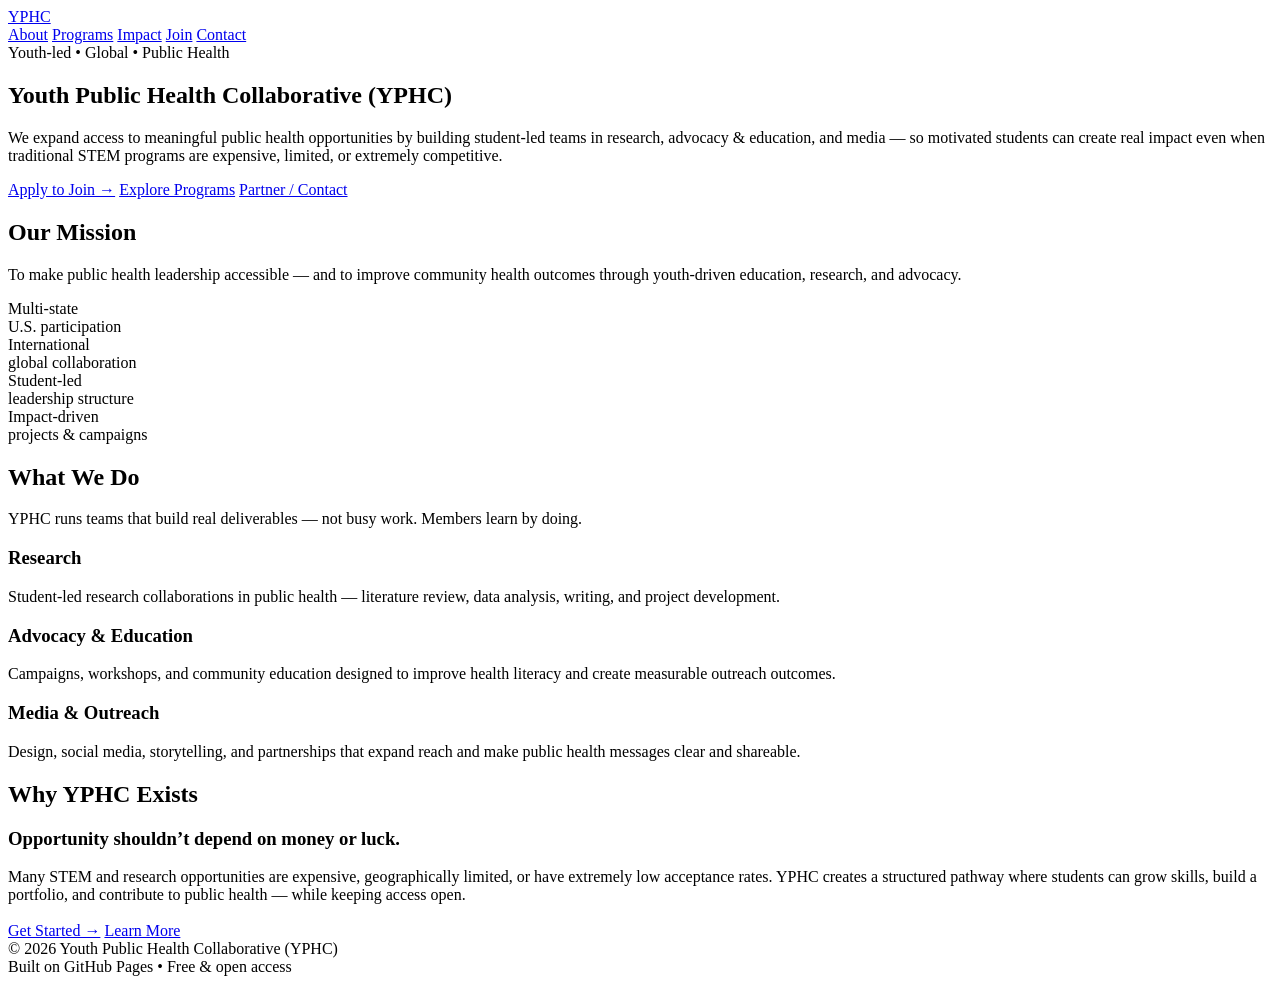
==== index.html @ 008f5737 "Update and rename about.md to index.html" ====
<!doctype html>
<html lang="en">
<head>
  <meta charset="utf-8" />
  <meta name="viewport" content="width=device-width, initial-scale=1" />
  <title>YPHC — Youth Public Health Collaborative</title>
  <meta name="description" content="Youth-led public health education, research, and advocacy." />
  <link rel="stylesheet" href="styles.css" />
</head>
<body>


<header class="header">
  <div class="container">
    <nav class="nav">
      <a class="brand" href="index.html">
        <!-- Optional logo: put a file at assets/img/logo.png -->
        <img src="assets/img/logo.png" alt="YPHC Logo" onerror="this.style.display='none'">
        <span>YPHC</span>
      </a>
      <div class="links">
        <a href="about.html">About</a>
        <a href="programs.html">Programs</a>
        <a href="impact.html">Impact</a>
        <a href="join.html">Join</a>
        <a href="contact.html">Contact</a>
      </div>
    </nav>
  </div>
</header>


<main>
  <section class="hero">
    <div class="container">
      <div class="hero-box">
        <span class="kicker">Youth-led • Global • Public Health</span>
        <h1>Youth Public Health Collaborative (YPHC)</h1>
        <p class="lead">
          We expand access to meaningful public health opportunities by building student-led teams in
          research, advocacy & education, and media — so motivated students can create real impact even when
          traditional STEM programs are expensive, limited, or extremely competitive.
        </p>


        <div class="btn-row">
          <a class="btn btn-primary" href="join.html">Apply to Join →</a>
          <a class="btn btn-ghost" href="programs.html">Explore Programs</a>
          <a class="btn btn-ghost" href="contact.html">Partner / Contact</a>
        </div>
      </div>
    </div>
  </section>


  <section class="section">
    <div class="container">
      <h2 class="section-title">Our Mission</h2>
      <p class="section-subtitle">
        To make public health leadership accessible — and to improve community health outcomes through youth-driven
        education, research, and advocacy.
      </p>
    </div>
  </section>


  <section class="section">
    <div class="container">
      <div class="stats">
        <div class="stat">
          <div class="big">Multi-state</div>
          <div class="label">U.S. participation</div>
        </div>
        <div class="stat">
          <div class="big">International</div>
          <div class="label">global collaboration</div>
        </div>
        <div class="stat">
          <div class="big">Student-led</div>
          <div class="label">leadership structure</div>
        </div>
        <div class="stat">
          <div class="big">Impact-driven</div>
          <div class="label">projects & campaigns</div>
        </div>
      </div>
    </div>
  </section>


  <section class="section">
    <div class="container">
      <h2 class="section-title">What We Do</h2>
      <p class="section-subtitle">
        YPHC runs teams that build real deliverables — not busy work. Members learn by doing.
      </p>


      <div class="grid grid-3">
        <div class="card">
          <h3>Research</h3>
          <p>Student-led research collaborations in public health — literature review, data analysis, writing, and project development.</p>
        </div>
        <div class="card">
          <h3>Advocacy & Education</h3>
          <p>Campaigns, workshops, and community education designed to improve health literacy and create measurable outreach outcomes.</p>
        </div>
        <div class="card">
          <h3>Media & Outreach</h3>
          <p>Design, social media, storytelling, and partnerships that expand reach and make public health messages clear and shareable.</p>
        </div>
      </div>
    </div>
  </section>


  <section class="section">
    <div class="container">
      <h2 class="section-title">Why YPHC Exists</h2>
      <div class="grid">
        <div class="card">
          <h3>Opportunity shouldn’t depend on money or luck.</h3>
          <p>
            Many STEM and research opportunities are expensive, geographically limited, or have extremely low acceptance rates.
            YPHC creates a structured pathway where students can grow skills, build a portfolio, and contribute to public health —
            while keeping access open.
          </p>
        </div>
      </div>


      <div class="btn-row" style="margin-top:18px;">
        <a class="btn btn-primary" href="join.html">Get Started →</a>
        <a class="btn btn-ghost" href="about.html">Learn More</a>
      </div>
    </div>
  </section>
</main>


<footer class="footer">
  <div class="container">
    <div>© <span id="y"></span> Youth Public Health Collaborative (YPHC)</div>
    <div class="mini">Built on GitHub Pages • Free & open access</div>
  </div>
</footer>


<script>
  document.getElementById("y").textContent = new Date().getFullYear();
</script>


</body>
</html>
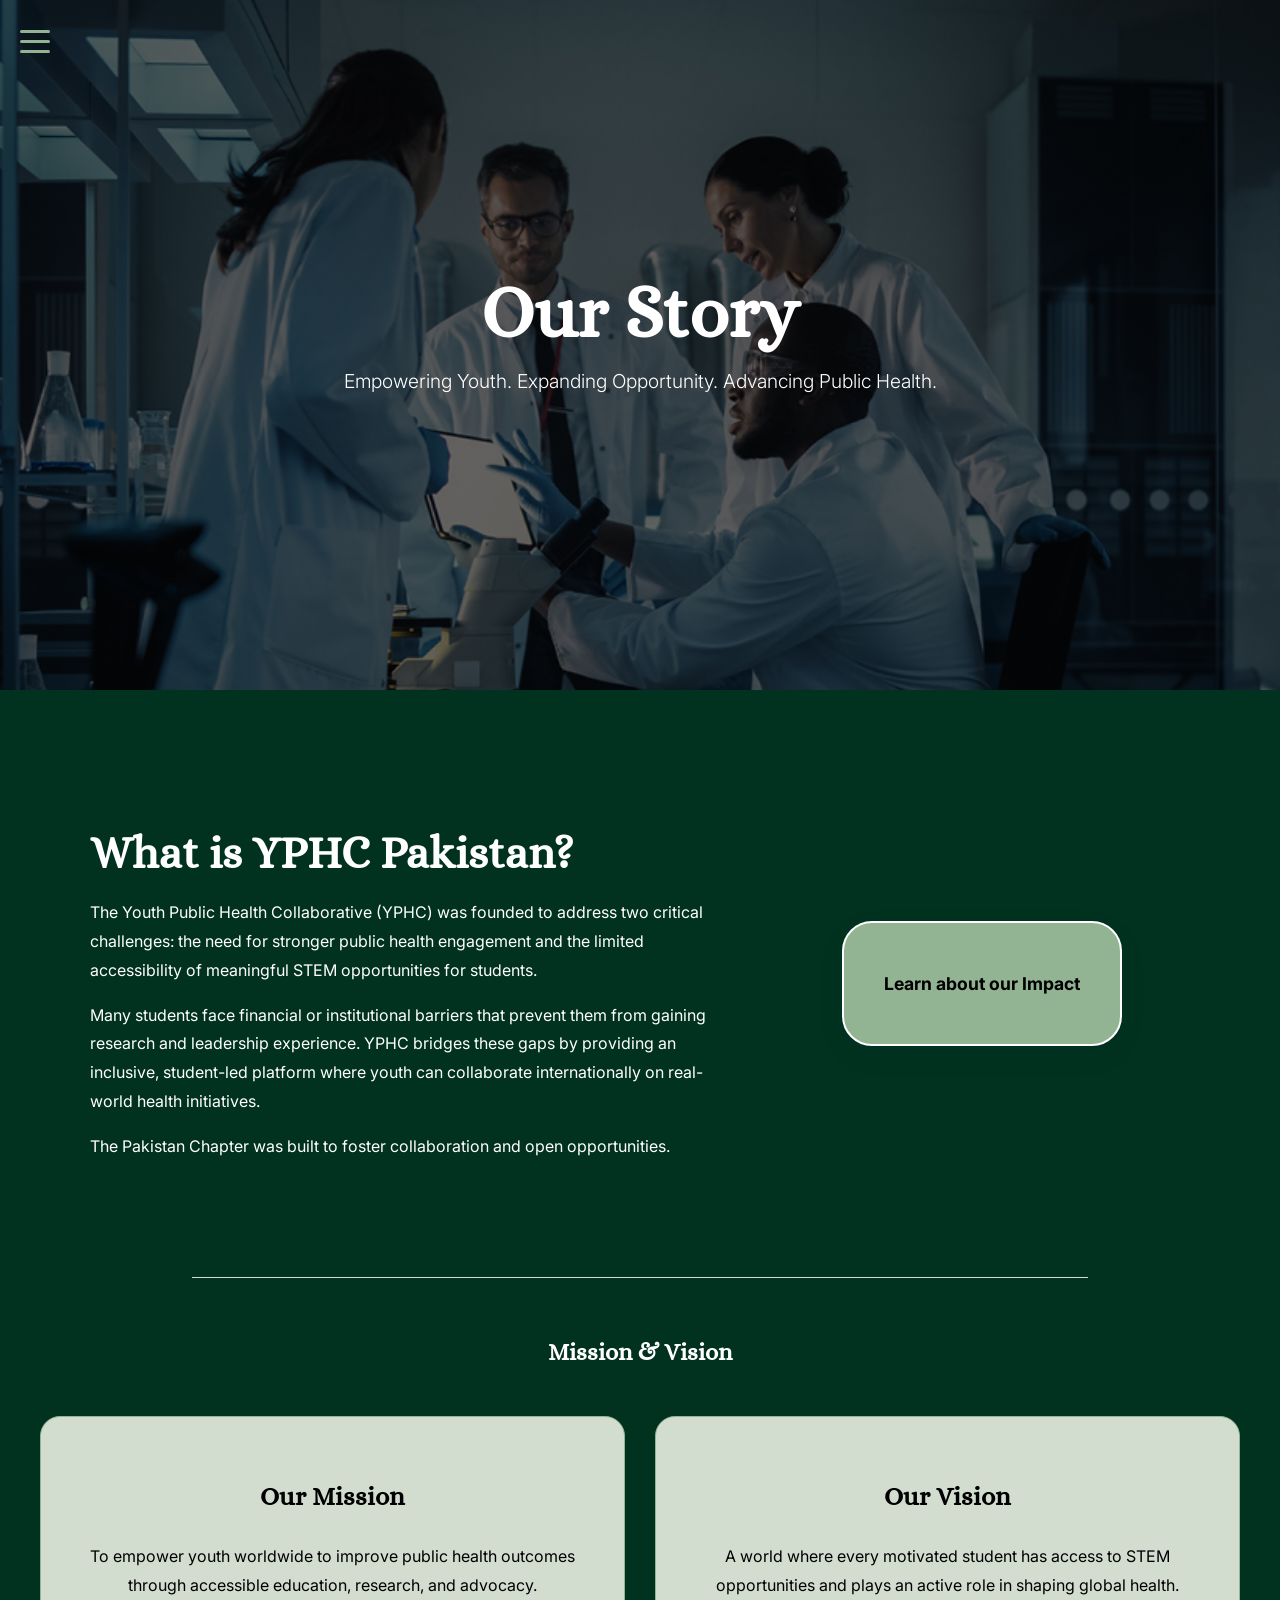
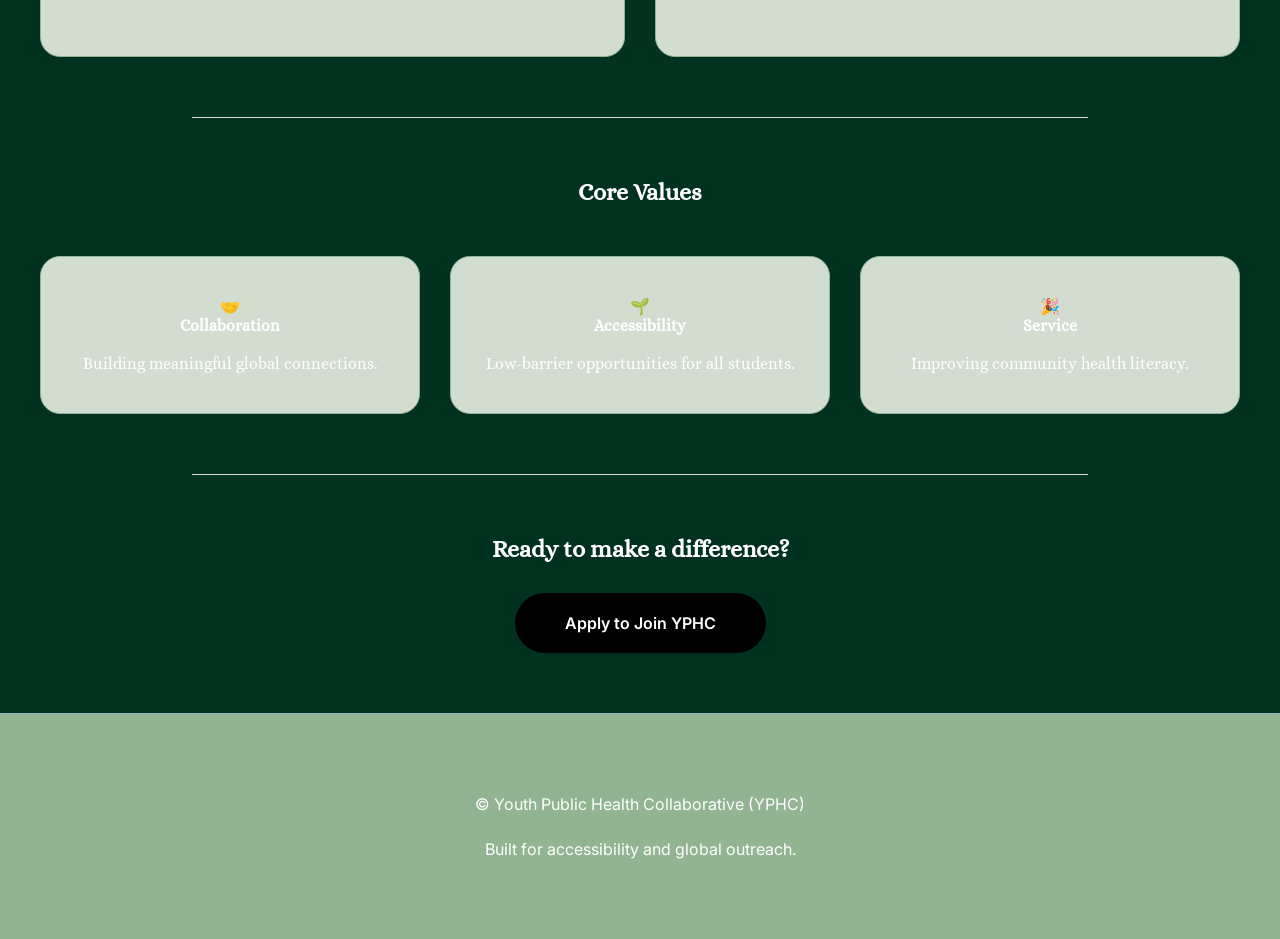
==== commit 46246c91: "changed to index" ====
--- a/index.html
+++ b/index.html
@@ -1,156 +1,112 @@
-<!doctype html>
+<!DOCTYPE html>
 <html lang="en">
 <head>
-  <meta charset="utf-8" />
-  <meta name="viewport" content="width=device-width, initial-scale=1" />
-  <title>YPHC — Youth Public Health Collaborative</title>
-  <meta name="description" content="Youth-led public health education, research, and advocacy." />
-  <link rel="stylesheet" href="styles.css" />
+    <meta charset="UTF-8">
+    <meta name="viewport" content="width=device-width, initial-scale=1.0">
+    <link rel="icon" type="image/jpg" href="yphclogo.jpg">    
+    <title>About Us | YPHC Pakistan</title>
+    <link rel="preconnect" href="https://fonts.googleapis.com">
+    <link rel="preconnect" href="https://fonts.gstatic.com" crossorigin>
+    <link href="https://fonts.googleapis.com/css2?family=Alice&family=Inter:wght@300;400;600;700&display=swap" rel="stylesheet">
+    <link rel="stylesheet" href="navigation.css">
+    <link rel="stylesheet" href="about.css">
+    <link rel="stylesheet" href="footer.css">
 </head>
 <body>
 
+    <div class="navigation-menu">
+        <input class="button" type="checkbox" id="menu-toggle">
+        <label for="menu-toggle">
+            <div class="navigation">
+                <div class="line1 b"></div>
+                <div class="line2 b"></div>
+                <div class="line3 b"></div>
+            </div>
+        </label>
+        <div class="menu">
+            <div class="items">
+                <ul>
+                    <li class="item"><a href="home.html">Home</a></li>
+                    <li class="item"><a href="index.html">About</a></li>
+                    <li class="item"><a href="impact.html">Our Impact</a></li>
+                    <li class="item"><a href="programs.html">Programs</a></li>
+                    <li class="item"><a href="research.html">Research</a></li>
+                    <li class="item"><a href="join.html">Join Us</a></li>
+                    <li class="item"><a href="contact.html">Contact Us</a></li>
+                    <li class="item"><a href="https://youthpublichealthcollaborative.vercel.app/index.html">YPHC Main</a></li>
+                </ul>
+            </div>
+        </div>
+    </div>
 
-<header class="header">
-  <div class="container">
-    <nav class="nav">
-      <a class="brand" href="index.html">
-        <!-- Optional logo: put a file at assets/img/logo.png -->
-        <img src="assets/img/logo.png" alt="YPHC Logo" onerror="this.style.display='none'">
-        <span>YPHC</span>
-      </a>
-      <div class="links">
-        <a href="about.html">About</a>
-        <a href="programs.html">Programs</a>
-        <a href="impact.html">Impact</a>
-        <a href="join.html">Join</a>
-        <a href="contact.html">Contact</a>
-      </div>
-    </nav>
-  </div>
-</header>
+    <section class="hero">
+        <div class="hero-text">
+            <h1>Our Story</h1>
+            <p>Empowering Youth. Expanding Opportunity. Advancing Public Health.</p>
+        </div>
+    </section>
 
+    <section class="about-container">
+        <div class="about-text">
+            <h1>What is YPHC Pakistan?</h1>
+            <p>
+                The Youth Public Health Collaborative (YPHC) was founded to address two critical challenges: the need for stronger public health engagement and the limited accessibility of meaningful STEM opportunities for students.
+            </p>
+            <p>
+                Many students face financial or institutional barriers that prevent them from gaining research and leadership experience. YPHC bridges these gaps by providing an inclusive, student-led platform where youth can collaborate internationally on real-world health initiatives.
+            </p>
 
-<main>
-  <section class="hero">
-    <div class="container">
-      <div class="hero-box">
-        <span class="kicker">Youth-led • Global • Public Health</span>
-        <h1>Youth Public Health Collaborative (YPHC)</h1>
-        <p class="lead">
-          We expand access to meaningful public health opportunities by building student-led teams in
-          research, advocacy & education, and media — so motivated students can create real impact even when
-          traditional STEM programs are expensive, limited, or extremely competitive.
-        </p>
+            <p>
+                The Pakistan Chapter was built to foster collaboration and open opportunities.
+            </p>
+        </div>
+        <div class="about-button">
+            <a href="impact.html" class="about-btn">Learn about our Impact</a>
+        </div>
+    </section>
 
+    <hr class="hr">
 
-        <div class="btn-row">
-          <a class="btn btn-primary" href="join.html">Apply to Join →</a>
-          <a class="btn btn-ghost" href="programs.html">Explore Programs</a>
-          <a class="btn btn-ghost" href="contact.html">Partner / Contact</a>
+    <section class="mission">
+        <h1>Mission & Vision</h1>
+        <div class="mission-points">
+            <div class="point">
+                <h3>Our Mission</h3>
+                <p>To empower youth worldwide to improve public health outcomes through accessible education, research, and advocacy.</p>
+            </div>
+            <div class="point">
+                <h3>Our Vision</h3>
+                <p>A world where every motivated student has access to STEM opportunities and plays an active role in shaping global health.</p>
+            </div>
         </div>
-      </div>
+    </section>
+
+    <hr class="hr">
+
+    <section class="values">
+        <h1 style="text-align: center;">Core Values</h1>
+        <div class="mission-points">
+            <div class="point">🤝 <strong>Collaboration</strong><br>Building meaningful global connections.</div>
+            <div class="point">🌱 <strong>Accessibility</strong><br>Low-barrier opportunities for all students.</div>
+            <div class="point">🎉 <strong>Service</strong><br>Improving community health literacy.</div>
+        </div>
+    </section>
+
+    <hr class="hr">
+
+    <section style="text-align: center; padding-bottom: 60px;">
+        <h2>Ready to make a difference?</h2>
+        <div style="margin-top: 30px;">
+            <a class="directory-btn" href="join.html" style="display: inline-block;">Apply to Join YPHC</a>
+        </div>
+    </section>
+
+    <footer class="footer">
+    <div class="footer-content">
+      <p>© <span id="y"></span> Youth Public Health Collaborative (YPHC)</p>
+      <p class="mini">Built for accessibility and global outreach.</p>
     </div>
-  </section>
-
-
-  <section class="section">
-    <div class="container">
-      <h2 class="section-title">Our Mission</h2>
-      <p class="section-subtitle">
-        To make public health leadership accessible — and to improve community health outcomes through youth-driven
-        education, research, and advocacy.
-      </p>
-    </div>
-  </section>
-
-
-  <section class="section">
-    <div class="container">
-      <div class="stats">
-        <div class="stat">
-          <div class="big">Multi-state</div>
-          <div class="label">U.S. participation</div>
-        </div>
-        <div class="stat">
-          <div class="big">International</div>
-          <div class="label">global collaboration</div>
-        </div>
-        <div class="stat">
-          <div class="big">Student-led</div>
-          <div class="label">leadership structure</div>
-        </div>
-        <div class="stat">
-          <div class="big">Impact-driven</div>
-          <div class="label">projects & campaigns</div>
-        </div>
-      </div>
-    </div>
-  </section>
-
-
-  <section class="section">
-    <div class="container">
-      <h2 class="section-title">What We Do</h2>
-      <p class="section-subtitle">
-        YPHC runs teams that build real deliverables — not busy work. Members learn by doing.
-      </p>
-
-
-      <div class="grid grid-3">
-        <div class="card">
-          <h3>Research</h3>
-          <p>Student-led research collaborations in public health — literature review, data analysis, writing, and project development.</p>
-        </div>
-        <div class="card">
-          <h3>Advocacy & Education</h3>
-          <p>Campaigns, workshops, and community education designed to improve health literacy and create measurable outreach outcomes.</p>
-        </div>
-        <div class="card">
-          <h3>Media & Outreach</h3>
-          <p>Design, social media, storytelling, and partnerships that expand reach and make public health messages clear and shareable.</p>
-        </div>
-      </div>
-    </div>
-  </section>
-
-
-  <section class="section">
-    <div class="container">
-      <h2 class="section-title">Why YPHC Exists</h2>
-      <div class="grid">
-        <div class="card">
-          <h3>Opportunity shouldn’t depend on money or luck.</h3>
-          <p>
-            Many STEM and research opportunities are expensive, geographically limited, or have extremely low acceptance rates.
-            YPHC creates a structured pathway where students can grow skills, build a portfolio, and contribute to public health —
-            while keeping access open.
-          </p>
-        </div>
-      </div>
-
-
-      <div class="btn-row" style="margin-top:18px;">
-        <a class="btn btn-primary" href="join.html">Get Started →</a>
-        <a class="btn btn-ghost" href="about.html">Learn More</a>
-      </div>
-    </div>
-  </section>
-</main>
-
-
-<footer class="footer">
-  <div class="container">
-    <div>© <span id="y"></span> Youth Public Health Collaborative (YPHC)</div>
-    <div class="mini">Built on GitHub Pages • Free & open access</div>
-  </div>
-</footer>
-
-
-<script>
-  document.getElementById("y").textContent = new Date().getFullYear();
-</script>
-
+  </footer
 
 </body>
-</html>
-
+</html>
--- a/navigation.css
+++ b/navigation.css
@@ -0,0 +1,179 @@
+/* Container */
+.navigation-menu {
+    font-family: "Alice", serif;
+    position: fixed;
+    top: 0;
+    left: 0;
+    z-index: 2000;
+}
+
+/* Hide Checkbox */
+.button {
+    display: none;
+    visibility: hidden;
+}
+
+/* Burger Icon Box */
+.navigation {
+    position: absolute;
+    margin-left: 20px;
+    top: 20px;
+    height: 40px;
+    width: 40px;
+    z-index: 1015;
+    cursor: pointer;
+}
+
+/* The 3 Lines */
+/* The 3 Lines - Thinner for a sleeker look */
+.navigation .b {
+    position: absolute;
+    height: 3px;         /* Slimmer lines */
+    width: 30px;
+    background-color: #92b492;
+    border-radius: 10px;
+    /* This cubic-bezier makes the animation "pop" smoothly */
+    transition: all 0.5s cubic-bezier(0.68, -0.6, 0.32, 1.6);
+}
+
+.line1 { top: 25%; }
+.line2 { top: 50%; }
+.line3 { top: 75%; }
+
+
+
+/* The Side Menu Drawer */
+.menu {
+    box-sizing: border-box;
+    display: flex;
+    flex-direction: column;
+    align-items: left;
+    background: #92b492;
+    position: fixed;
+    top: 0;
+    left: 0;
+    height: 100vh;
+    width: 350px;
+    border-radius: 0px 0px 20px 0px;
+    z-index: 1014;
+    padding-top: 10px;
+    transform: translateX(-360px); /* Hidden position */
+    transition: transform 0.5s ease;
+}
+
+.nav-title {
+    font-size: 40px;
+    font-weight: bold;
+    color: #013220;
+}
+
+/* List Items */
+ul {
+    list-style-type: none;
+    padding: 0;
+    margin: 0;
+    text-align: left;
+}
+
+.item {
+    margin-bottom: 5px;
+}
+
+/* --- Updated List Items & Links --- */
+ul li a {
+    text-decoration: none;
+    color:  #013220;
+    padding: 12px 50px; /* Uniform padding */
+    display: block;
+    width: 250px; /* Slightly wider for the bar effect */
+    font-family: 'Alice', sans-serif;
+    position: relative;
+    transition: color 0.3s ease; /* Only animate color, no more sliding */
+}
+
+/* The Highlight Bar Effect (Active/Current Page) */
+/* Apply this class in your HTML to the current page's link */
+.item a.active {
+    background-color:  #013220; /* The "Bar" color */
+    color: white; /* Text turns white when highlighted */
+    border-radius: 5px;
+}
+
+/* Hover Effect - Subtle background instead of sliding */
+ul li a:hover {
+    background-color:#7f9f7f; 
+    /* removed the extra padding-left animation */
+}
+
+/* Remove the sliding drawer transition for specific page buttons if desired */
+/* Note: The drawer still slides, but the buttons inside will be instant */
+.items ul li {
+    transition: none !important;
+}
+
+/* Logic for opening the menu */
+.button:checked ~ .menu {
+    transform: translateX(0);
+}
+
+/* Logic for X animation */
+/* Logic for X animation */
+#menu-toggle:checked ~ label .line1 {
+    top: 50%;
+    transform: rotate(135deg); /* 135deg looks more dynamic than 45deg */
+    background-color: #013220;    /* Optional: change color when open */
+}
+
+#menu-toggle:checked ~ label .line2 {
+    opacity: 0;
+    transform: translateX(-20px); /* Slides out to the left while fading */
+}
+
+#menu-toggle:checked ~ label .line3 {
+    top: 50%;
+    transform: rotate(-135deg);
+    background-color: #013220;
+}
+/* The Sliding Drawer */
+.menu {
+    box-sizing: border-box;
+    display: flex;
+    flex-direction: column;
+    align-items: center;
+    background: #92b492;
+    position: fixed; /* Keeps it in place even when scrolling */
+    top: 0;
+    left: 0;
+    
+    /* CHANGE THESE THREE LINES */
+    height: 100vh;        /* This makes it go to the bottom of the screen */
+    width: 350px;
+    border-radius: 0;     /* Removed the rounded corner for a full-panel look */
+    
+    z-index: 1014;
+    padding-top: 70px;   /* Space for the burger icon area */
+    transform: translateX(-360px); 
+    transition: transform 0.5s ease;
+    
+    /* Ensure content stays at the top/center, not at the very bottom */
+    justify-content: flex-start; 
+}
+
+@media (max-width: 768px) {
+    .hero {
+        /* 1. Reduce the height so the image doesn't have to stretch so far */
+        height: 35vh; 
+        padding: 60px 20px;
+        
+        /* 2. Lock the image to the center so the important parts stay visible */
+        background-position: center center;
+        
+        /* 3. Turn off fixed attachment for mobile */
+        /* Parallax (fixed) often causes "super zoom" bugs on iPhones/Androids */
+        background-attachment: scroll; 
+    }
+
+    .hero-text h1 {
+        font-size: 2.2rem; /* Shrink text so it doesn't wrap weirdly */
+    }
+}
--- a/about.css
+++ b/about.css
@@ -0,0 +1,216 @@
+/* General Setup */
+body {
+    margin: 0;
+    font-family: "Alice", serif;
+    background: #013220;
+    color: #ffffff;
+    overflow-x: hidden;
+}
+
+h1, h2, h3 {
+    text-align: center;
+    color: #ffffff;
+}
+
+p {
+    font-family: 'Inter', sans-serif;
+    line-height: 1.8;
+    color: #ffffff;
+}
+
+.hr {
+    border: none;
+    height: 1px; /* Thinner line looks more elegant */
+    background: #d2ddd0;
+    margin: 60px auto;
+    width: 70%;
+}
+
+/* Hero Section */
+.hero {
+    text-align: center;
+    padding: 120px 20px;
+    /* Using your combined gradient + image logic */
+    background: linear-gradient(rgba(0,0,0,0.6), rgba(0,0,0,0.6)), url("about.jpg") no-repeat center center;
+    background-size: cover;
+    background-attachment: fixed; /* Parallax effect */
+    height: 50vh;
+    display: flex;
+    justify-content: center;
+    align-items: center;
+    color: white;
+}
+
+.hero-text h1 {
+    font-size: clamp(2.5rem, 6vw, 4.5rem);
+    color: white;
+    margin: 0;
+    animation: bounceUp 1.2s ease-out;
+}
+
+.hero-text p {
+    font-size: 1.2rem;
+    font-family: 'Inter', sans-serif;
+    font-weight: 300;
+    margin-top: 10px;
+    color: white;
+}
+
+@keyframes bounceUp {
+    0% { opacity: 0; transform: translateY(40px); }
+    100% { opacity: 1; transform: translateY(0); }
+}
+
+/* About Layout */
+.about-container {
+    display: flex;
+    align-items: center;
+    justify-content: space-between;
+    gap: 60px;
+    max-width: 1100px;
+    margin: 100px auto;
+    padding: 0 20px;
+}
+
+.about-text {
+    flex: 1.5;
+}
+
+.about-text h1 {
+    text-align: left;
+    font-size: 2.8rem;
+    margin-bottom: 20px;
+}
+
+.about-button {
+    flex: 1;
+    text-align: center;
+}
+
+.about-btn {
+    display: inline-block;
+    padding: 50px 40px;
+    background: #92b492;
+    color: #000;
+    text-decoration: none;
+    border-radius: 30px;
+    font-family: 'Inter', sans-serif;
+    font-weight: 700;
+    font-size: 1.1rem;
+    border: 2px solid white;
+    transition: all 0.3s ease;
+    box-shadow: 0 10px 30px rgba(0,0,0,0.05);
+}
+
+.about-btn:hover {
+    background: #97b1d3;
+    transform: translateY(-5px);
+    box-shadow: 0 15px 35px rgba(0,0,0,0.1);
+}
+
+/* Mission & Values Grid */
+/* Mission & Values Grid */
+.mission-points {
+    display: flex;
+    justify-content: center;
+    gap: 30px;
+    flex-wrap: wrap;
+    max-width: 1200px;
+    margin: 50px auto;
+    padding: 0 20px;
+}
+
+.point {
+    background: #d2ddd0; 
+    padding: 40px 30px;
+    border-radius: 20px;
+    flex: 1;
+    min-width: 300px;
+    text-align: center;
+    border: 1px solid #92b492;
+    transition: all 0.3s ease;
+    display: flex;
+    flex-direction: column;
+    align-items: center;
+}
+
+/* Specificity: Target the text exactly within the point class */
+.point h3, 
+.point p {
+    color: #000000 !important; /* Forces the text to black */
+}
+
+.point h3 { 
+    margin-bottom: 15px; 
+    font-size: 1.6rem; 
+}
+
+.point:hover {
+    transform: translateY(-10px);
+    box-shadow: 0 20px 40px rgba(0,0,0,0.05);
+}
+/* Call to Action Button */
+.directory-btn {
+    display: inline-block;
+    padding: 20px 50px;
+    background: #000; /* Black button for contrast at the bottom */
+    color: #fff;
+    text-decoration: none;
+    font-family: 'Inter', sans-serif;
+    font-weight: 600;
+    border-radius: 50px;
+    transition: 0.3s;
+}
+
+.directory-btn:hover {
+    background: #333;
+    transform: scale(1.05);
+}
+
+/* --- Responsive Mobile Fixes --- */
+@media (max-width: 768px) {
+    .about-container {
+        flex-direction: column;
+        text-align: center;
+        margin: 60px auto;
+    }
+    .about-text h1 {
+        text-align: center;
+    }
+    .about-btn {
+        padding: 30px 40px;
+    }
+    .hero {
+        height: 40vh;
+    }
+}
+
+@media (max-width: 768px) {
+    .hero {
+        /* 1. Reduce the height so the image doesn't have to stretch so far */
+        height: 35vh; 
+        padding: 60px 20px;
+        
+        /* 2. Lock the image to the center so the important parts stay visible */
+        background-position: center center;
+        
+        /* 3. Turn off fixed attachment for mobile */
+        /* Parallax (fixed) often causes "super zoom" bugs on iPhones/Androids */
+        background-attachment: scroll; 
+    }
+
+    .hero-text h1 {
+        font-size: 2.2rem; /* Shrink text so it doesn't wrap weirdly */
+    }
+}
+
+.footer {
+    background: #92b492;
+    padding: 60px 20px;
+    text-align: center;
+    margin-top: auto;
+    border-top: 1px solid #97b1d3;
+    display: flex;
+    flex-direction: column;
+    align-items: center;
+} 
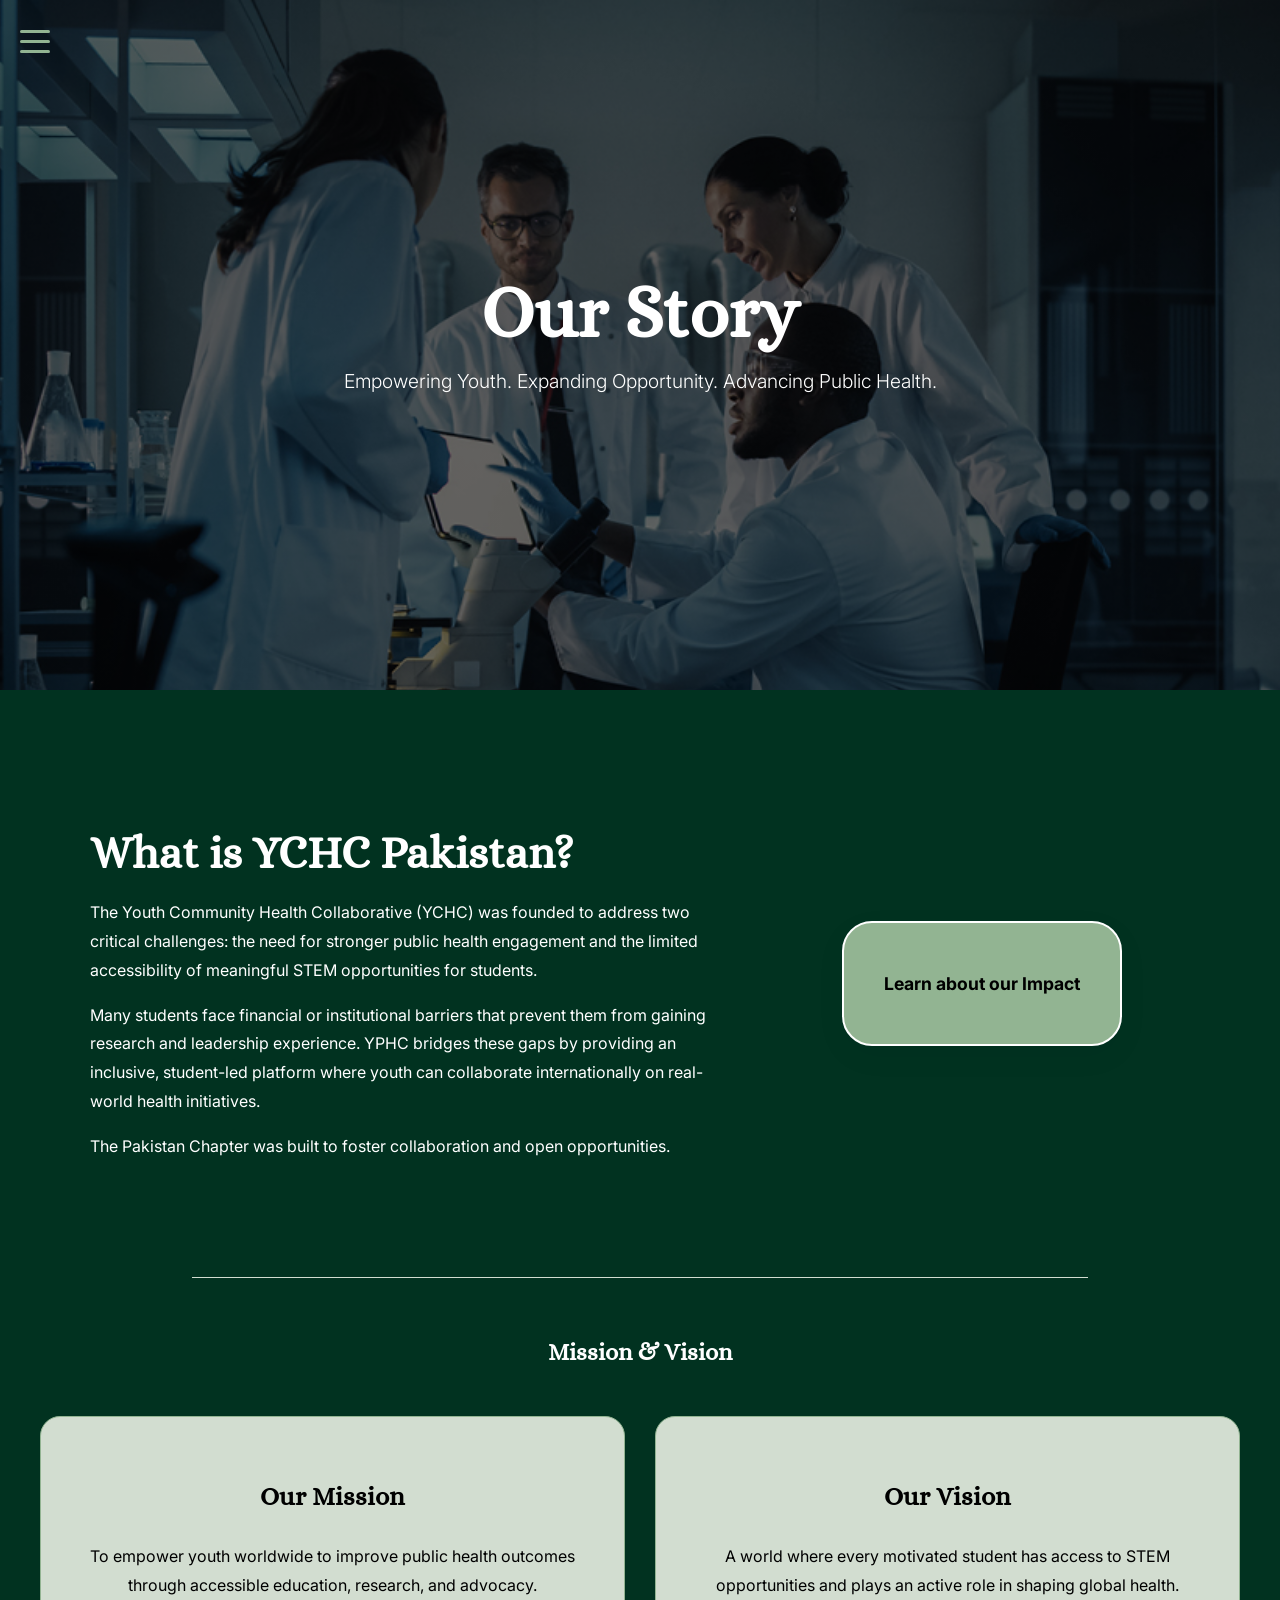
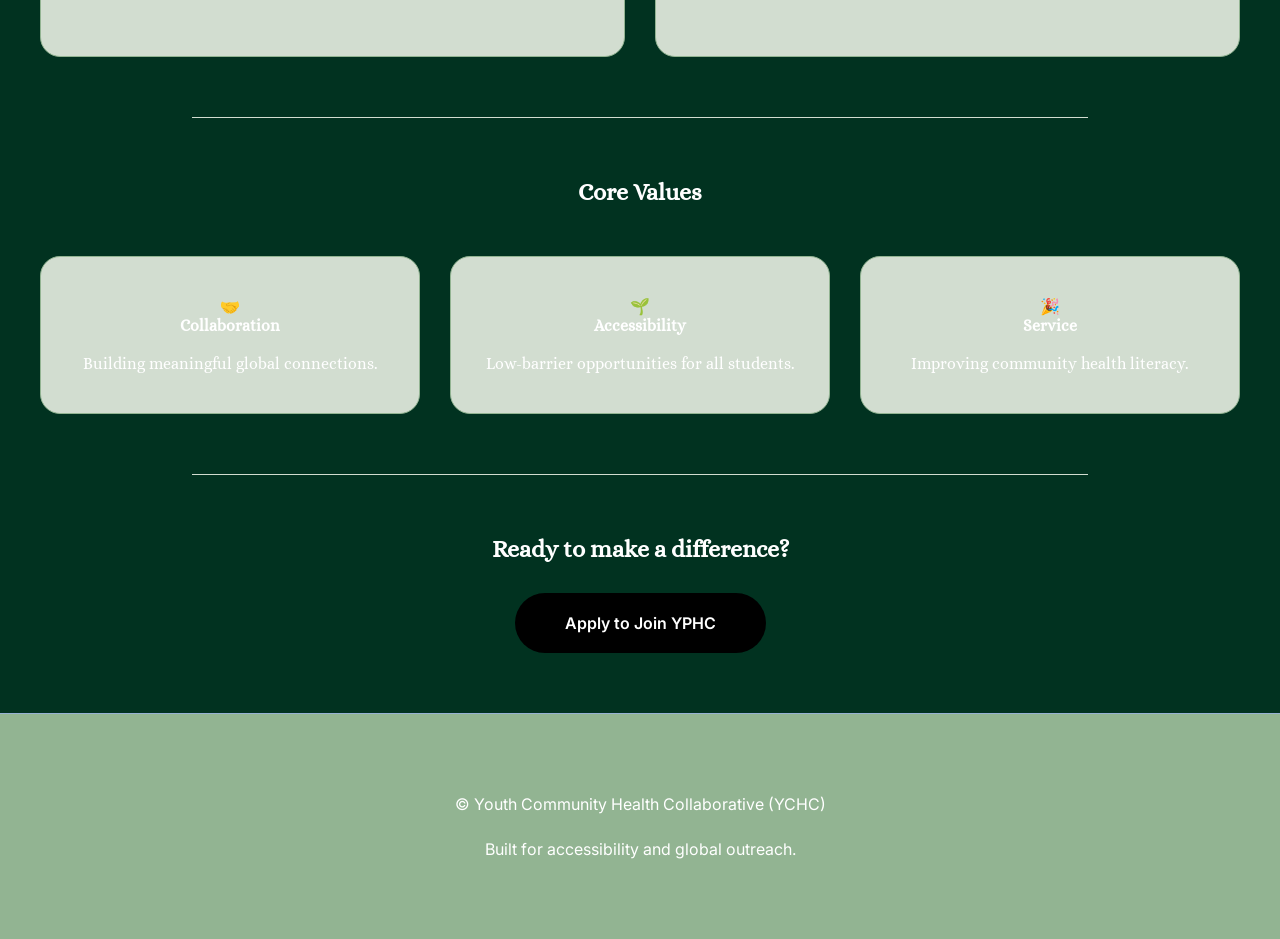
==== commit 177dbe34: "Update YPHC to YCHC in index.html" ====
--- a/index.html
+++ b/index.html
@@ -4,7 +4,7 @@
     <meta charset="UTF-8">
     <meta name="viewport" content="width=device-width, initial-scale=1.0">
     <link rel="icon" type="image/jpg" href="yphclogo.jpg">    
-    <title>About Us | YPHC Pakistan</title>
+    <title>About | YCHC Pakistan</title>
     <link rel="preconnect" href="https://fonts.googleapis.com">
     <link rel="preconnect" href="https://fonts.gstatic.com" crossorigin>
     <link href="https://fonts.googleapis.com/css2?family=Alice&family=Inter:wght@300;400;600;700&display=swap" rel="stylesheet">
@@ -33,7 +33,7 @@
                     <li class="item"><a href="research.html">Research</a></li>
                     <li class="item"><a href="join.html">Join Us</a></li>
                     <li class="item"><a href="contact.html">Contact Us</a></li>
-                    <li class="item"><a href="https://youthpublichealthcollaborative.vercel.app/index.html">YPHC Main</a></li>
+                    <li class="item"><a href="https://youthcommunityhealthcollaborative.vercel.app/index.html">YCHC Main</a></li>
                 </ul>
             </div>
         </div>
@@ -48,9 +48,9 @@
 
     <section class="about-container">
         <div class="about-text">
-            <h1>What is YPHC Pakistan?</h1>
+            <h1>What is YCHC Pakistan?</h1>
             <p>
-                The Youth Public Health Collaborative (YPHC) was founded to address two critical challenges: the need for stronger public health engagement and the limited accessibility of meaningful STEM opportunities for students.
+                The Youth Community Health Collaborative (YCHC) was founded to address two critical challenges: the need for stronger public health engagement and the limited accessibility of meaningful STEM opportunities for students.
             </p>
             <p>
                 Many students face financial or institutional barriers that prevent them from gaining research and leadership experience. YPHC bridges these gaps by providing an inclusive, student-led platform where youth can collaborate internationally on real-world health initiatives.
@@ -103,10 +103,10 @@
 
     <footer class="footer">
     <div class="footer-content">
-      <p>© <span id="y"></span> Youth Public Health Collaborative (YPHC)</p>
+      <p>© <span id="y"></span> Youth Community Health Collaborative (YCHC)</p>
       <p class="mini">Built for accessibility and global outreach.</p>
     </div>
   </footer
 
 </body>
-</html>+</html>
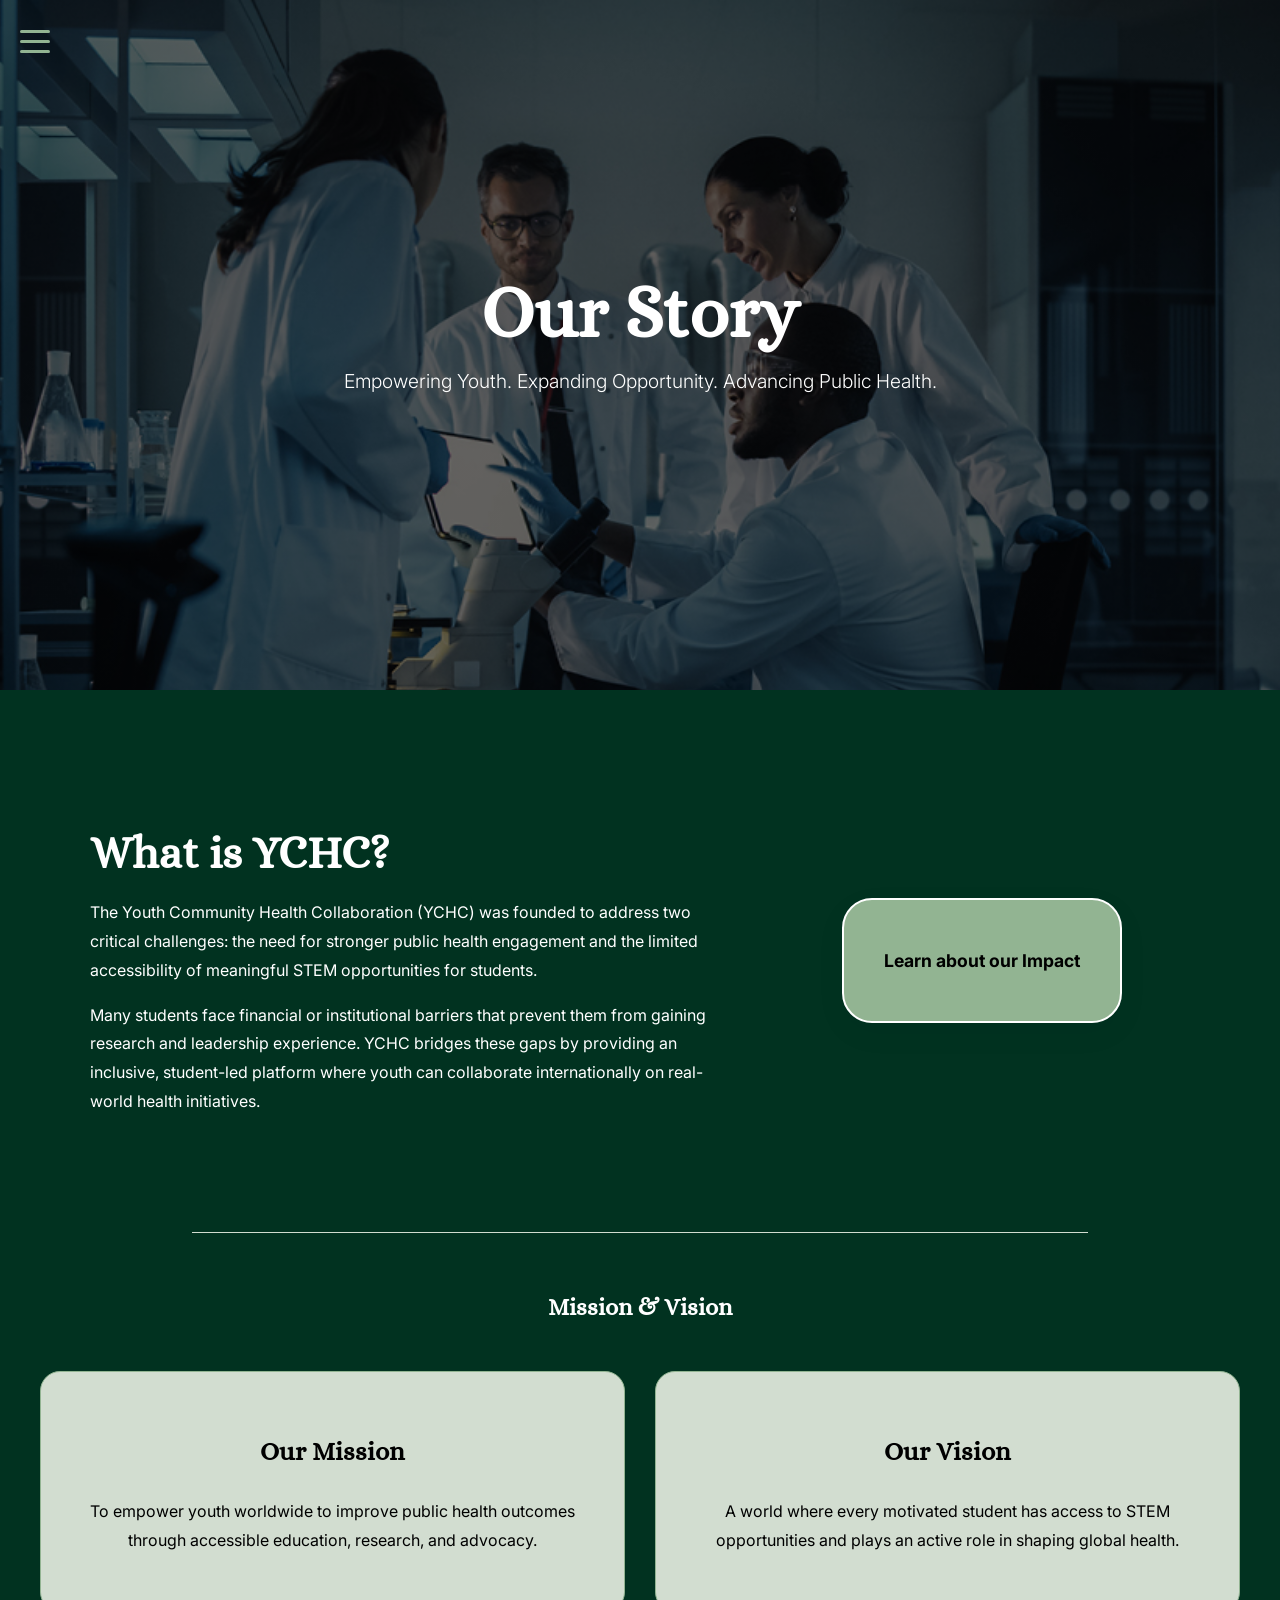
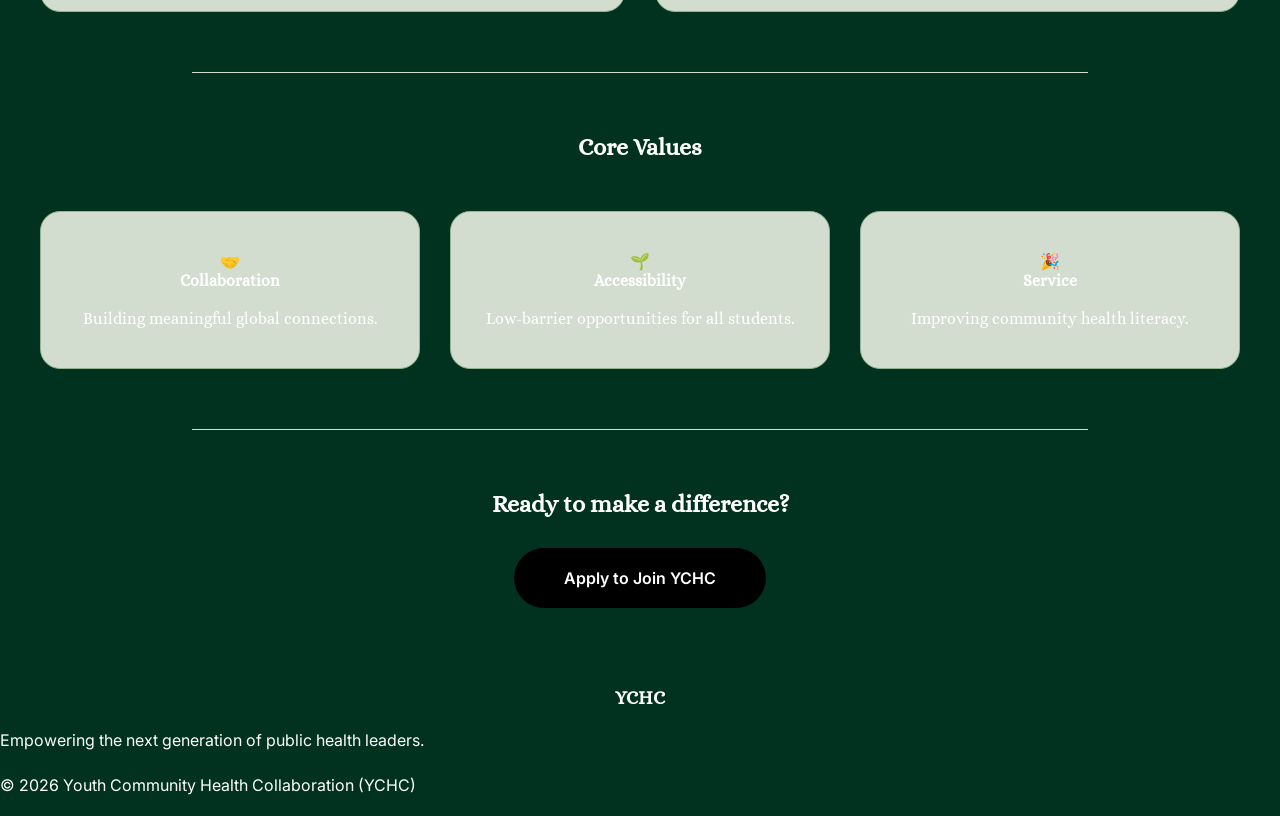
==== commit 6677e1cb: "added a new image and renamed some files to be more descriptive. Also made some changes to the conte" ====
--- a/index.html
+++ b/index.html
@@ -3,8 +3,8 @@
 <head>
     <meta charset="UTF-8">
     <meta name="viewport" content="width=device-width, initial-scale=1.0">
-    <link rel="icon" type="image/jpg" href="yphclogo.jpg">    
-    <title>About | YCHC Pakistan</title>
+    <link rel="icon" type="image/png" href="ychcsymbol.png">
+    <title>About Us | YCHC</title>
     <link rel="preconnect" href="https://fonts.googleapis.com">
     <link rel="preconnect" href="https://fonts.gstatic.com" crossorigin>
     <link href="https://fonts.googleapis.com/css2?family=Alice&family=Inter:wght@300;400;600;700&display=swap" rel="stylesheet">
@@ -16,6 +16,11 @@
 
     <div class="navigation-menu">
         <input class="button" type="checkbox" id="menu-toggle">
+        <a class="insta-link" href="https://www.instagram.com/ychc_pk?igsh=MWNhZjNhZ2EydjQ4" target="_blank" rel="noopener noreferrer" aria-label="Instagram">
+            <svg viewBox="0 0 24 24" fill="currentColor" xmlns="http://www.w3.org/2000/svg">
+                <path d="M7.75 2h8.5A5.75 5.75 0 0 1 22 7.75v8.5A5.75 5.75 0 0 1 16.25 22h-8.5A5.75 5.75 0 0 1 2 16.25v-8.5A5.75 5.75 0 0 1 7.75 2zm0 1.5A4.25 4.25 0 0 0 3.5 7.75v8.5A4.25 4.25 0 0 0 7.75 20.5h8.5A4.25 4.25 0 0 0 20.5 16.25v-8.5A4.25 4.25 0 0 0 16.25 3.5h-8.5zm8.5 2.5a1 1 0 1 1 0 2 1 1 0 0 1 0-2zm-4.25 1.75a4.75 4.75 0 1 1 0 9.5 4.75 4.75 0 0 1 0-9.5zm0 1.5a3.25 3.25 0 1 0 0 6.5 3.25 3.25 0 0 0 0-6.5z"/>
+            </svg>
+        </a>
         <label for="menu-toggle">
             <div class="navigation">
                 <div class="line1 b"></div>
@@ -29,11 +34,10 @@
                     <li class="item"><a href="home.html">Home</a></li>
                     <li class="item"><a href="index.html">About</a></li>
                     <li class="item"><a href="impact.html">Our Impact</a></li>
-                    <li class="item"><a href="programs.html">Programs</a></li>
+                    <li class="item"><a href="researchdomain.html">Research Domain</a></li>
                     <li class="item"><a href="research.html">Research</a></li>
                     <li class="item"><a href="join.html">Join Us</a></li>
                     <li class="item"><a href="contact.html">Contact Us</a></li>
-                    <li class="item"><a href="https://youthcommunityhealthcollaborative.vercel.app/index.html">YCHC Main</a></li>
                 </ul>
             </div>
         </div>
@@ -48,16 +52,12 @@
 
     <section class="about-container">
         <div class="about-text">
-            <h1>What is YCHC Pakistan?</h1>
+            <h1>What is YCHC?</h1>
             <p>
-                The Youth Community Health Collaborative (YCHC) was founded to address two critical challenges: the need for stronger public health engagement and the limited accessibility of meaningful STEM opportunities for students.
+                The Youth Community Health Collaboration (YCHC) was founded to address two critical challenges: the need for stronger public health engagement and the limited accessibility of meaningful STEM opportunities for students.
             </p>
             <p>
-                Many students face financial or institutional barriers that prevent them from gaining research and leadership experience. YPHC bridges these gaps by providing an inclusive, student-led platform where youth can collaborate internationally on real-world health initiatives.
-            </p>
-
-            <p>
-                The Pakistan Chapter was built to foster collaboration and open opportunities.
+                Many students face financial or institutional barriers that prevent them from gaining research and leadership experience. YCHC bridges these gaps by providing an inclusive, student-led platform where youth can collaborate internationally on real-world health initiatives.
             </p>
         </div>
         <div class="about-button">
@@ -97,16 +97,22 @@
     <section style="text-align: center; padding-bottom: 60px;">
         <h2>Ready to make a difference?</h2>
         <div style="margin-top: 30px;">
-            <a class="directory-btn" href="join.html" style="display: inline-block;">Apply to Join YPHC</a>
+            <a class="directory-btn" href="join.html" style="display: inline-block;">Apply to Join YCHC</a>
         </div>
     </section>
 
-    <footer class="footer">
-    <div class="footer-content">
-      <p>© <span id="y"></span> Youth Community Health Collaborative (YCHC)</p>
-      <p class="mini">Built for accessibility and global outreach.</p>
-    </div>
-  </footer
+    <footer>
+        <div class="footer-content">
+            <div class="footer-column">
+                <h3>YCHC</h3>
+                <p>Empowering the next generation of public health leaders.</p>
+            </div>
+            <div class="footer-bottom">
+                <p>© <span id="y"></span> Youth Community Health Collaboration (YCHC)</p>
+            </div>
+        </div>
+    </footer>
 
+    <script>document.getElementById("y").textContent = new Date().getFullYear();</script>
 </body>
-</html>
+</html>
